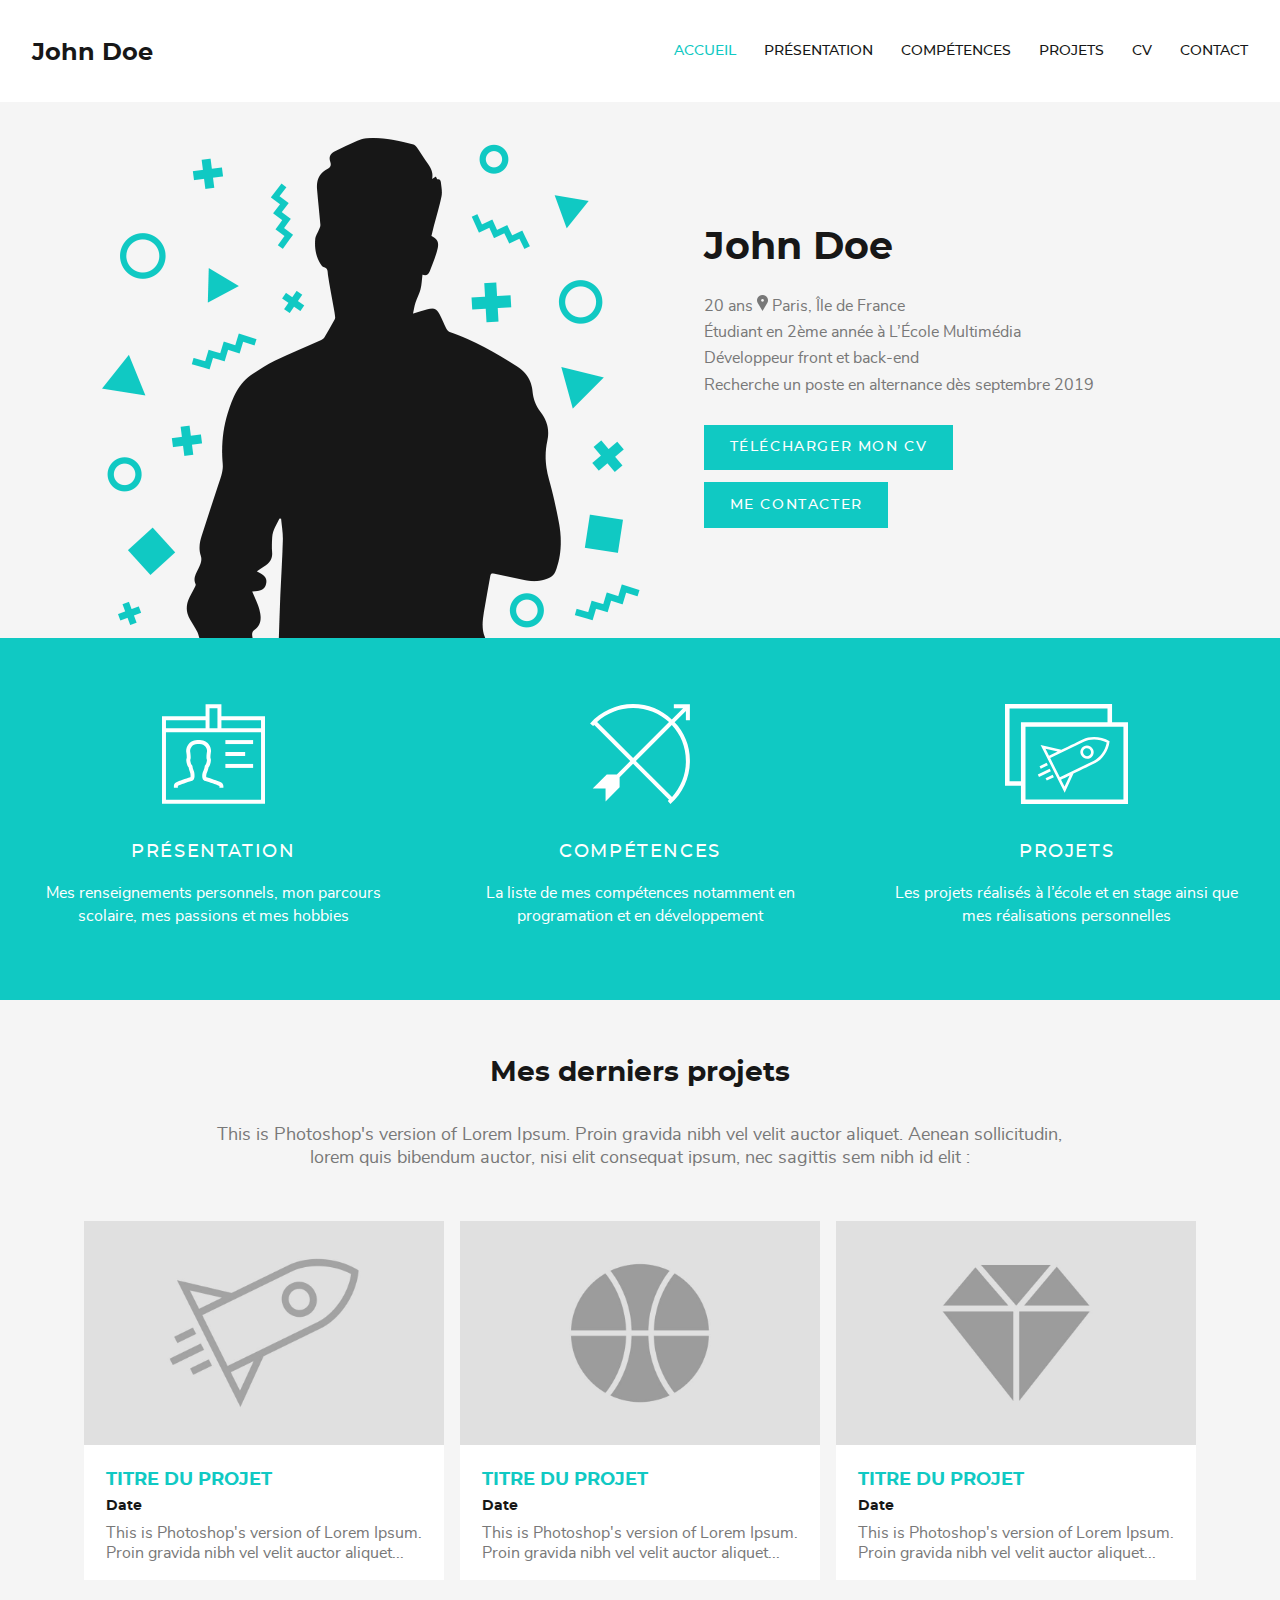
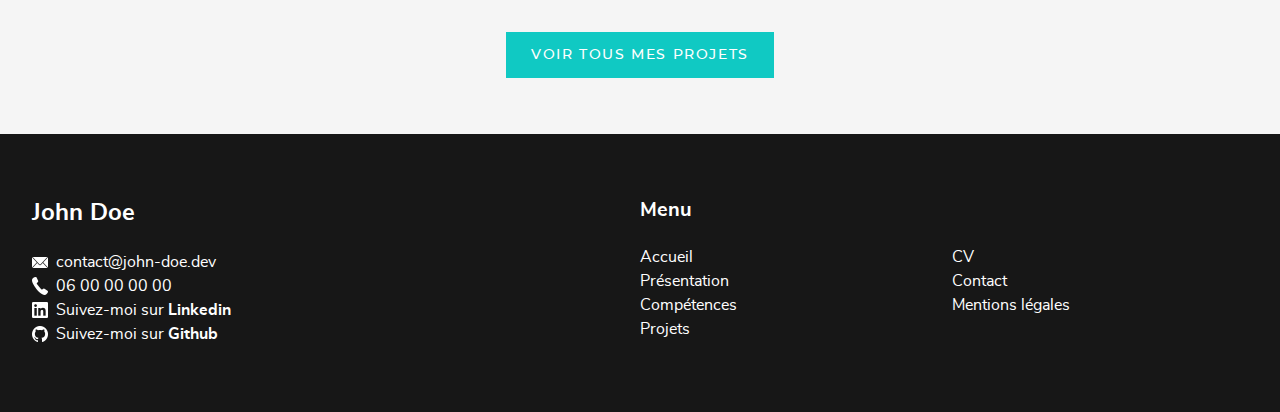
==== index.html @ 70a3091d "portfolio" ====
<!DOCTYPE html>
<html lang="fr">
<head>
    <meta charset="UTF-8">
    <meta name="viewport" content="width=device-width, initial-scale=1.0, user-scalable=no">
    <title>Portfolio de John Doe - Page d'accueil</title>
    <link rel="stylesheet" href="css/template.css">
    <link rel="stylesheet" href="css/index.css">
</head>
<body>

    <nav class="tmp-menu" data-state="closed">

        <a href="index.html" class="home-link">John Doe</a>

        <div class="site-links">
            <div class="burger">
                <span></span>
                <span></span>
                <span></span>
            </div>
            <a href="index.html" class="active">Accueil</a>
            <a href="">Présentation</a>
            <a href="competences.html">Compétences</a>
            <a href="">Projets</a>
            <a href="">CV</a>
            <a href="contact.html">Contact</a>
        </div>

    </nav>

    <main class="tmp-main home">

        <header>

            <div class="image">
                <img src="images/index/avatar.png" alt="Avatar de John Doe" class="img-responsive">

            </div>
            
            <div class="text">
                <h1 class="tmp-title1">John Doe</h1>
                <p>
                    20 ans <span class="picto-location"></span> Paris, Île de France<br>
                    Étudiant en 2ème année à L’École Multimédia<br>
                    Développeur front et back-end <br>
                    Recherche un poste en alternance dès septembre 2019
                </p>
                <div class="buttons">
                    <a href="" class="tmp-btn">Télécharger mon CV</a>
                    <br>
                    <a href="" class="tmp-btn">Me contacter</a>
                </div>
            </div>

        </header>

        <nav class="headings">

            <a href="">
                <img src="images/index/presentation.svg" alt="Pictogramme représentant une carte d'identité">
                <h2>Présentation</h2>
                <p>Mes renseignements personnels, mon parcours scolaire, mes passions et mes hobbies</p>
            </a>
            <a href="competences.html">
                <img src="images/index/skills.svg" alt="Pictogramme représentant une carte d'identité">
                <h2>Compétences</h2>
                <p>La liste de mes compétences notamment en programation et en développement</p>
            </a>
            <a href="">
                <img src="images/index/projects.svg" alt="Pictogramme représentant une carte d'identité">
                <h2>Projets</h2>
                <p>Les projets réalisés à l’école et en stage ainsi que mes réalisations personnelles</p>
            </a>

        </nav>

        <section class="last-projects">

            <h2 class="tmp-title2">Mes derniers projets</h2>

            <p>This is Photoshop's version  of Lorem Ipsum. Proin gravida nibh vel velit auctor aliquet. Aenean sollicitudin, lorem quis bibendum auctor, nisi elit consequat ipsum, nec sagittis sem nibh id elit :</p>

            <div class="projects">
                
                <a href="projet.html" class="project">
                    <img src="images/projets/projet1.jpg" alt="Photo du projet ???" class="img-responsive">
                    <div class="text">
                        <h3>Titre du projet</h3>
                        <span>Date</span>
                        <p>This is Photoshop's version  of Lorem Ipsum. Proin gravida nibh vel velit auctor aliquet...</p>
                    </div>
                </a>

                <a href="projet.html" class="project">
                    <img src="images/projets/projet2.jpg" alt="Photo du projet ???" class="img-responsive">
                    <div class="text">
                        <h3>Titre du projet</h3>
                        <span>Date</span>
                        <p>This is Photoshop's version  of Lorem Ipsum. Proin gravida nibh vel velit auctor aliquet...</p>
                    </div>
                </a>
                
                <a href="projet.html" class="project">
                    <img src="images/projets/projet3.jpg" alt="Photo du projet ???" class="img-responsive">
                    <div class="text">
                        <h3>Titre du projet</h3>
                        <span>Date</span>
                        <p>This is Photoshop's version  of Lorem Ipsum. Proin gravida nibh vel velit auctor aliquet...</p>
                    </div>
                </a>
                    
            </div>

            <a href="" class="tmp-btn">Voir tous mes projets</a>

        </section>

    </main>

    <footer class="tmp-footer">

        <section class="contact">
            <h1>John Doe</h1>
            <a href="mailto:contact@john-doe.dev">contact@john-doe.dev</a><br>
            <a href="tel:+33600000000">06 00 00 00 00</a><br>
            <a href="">Suivez-moi sur <strong>Linkedin</strong></a><br>
            <a href="">Suivez-moi sur <strong>Github</strong></a>
        </section>

        <nav class="menu">
            <h2>Menu</h2>
            <div class="links">
                <a href="index.html">Accueil</a><br>
                <a href="">Présentation</a><br>
                <a href="competences.html">Compétences</a><br>
                <a href="">Projets</a><br>
                <a href="">CV</a><br>
                <a href="contact.html">Contact</a><br>
                <a href="">Mentions légales</a>
            </div>
        </nav>

    </footer>
    
    <!-- Script de la bascule du menu -->
    <script src="scripts/menu.js"></script>

</body>
</html>
---- css/template.css ----
/*************/
/*** RESET ***/
/*************/

html, body, div, span, applet, object, iframe,
h1, h2, h3, h4, h5, h6, p, blockquote, pre,
a, abbr, acronym, address, big, cite, code,
del, dfn, em, img, ins, kbd, q, s, samp,
small, strike, strong, sub, sup, tt, var,
b, u, i, center,
dl, dt, dd, ol, ul, li,
fieldset, form, label, legend,
table, caption, tbody, tfoot, thead, tr, th, td,
article, aside, canvas, details, embed, 
figure, figcaption, footer, header, hgroup, 
menu, nav, output, ruby, section, summary,
time, mark, audio, video, input, textarea {
	margin: 0;
	padding: 0;
	border: 0;
	font: inherit;
    vertical-align: baseline;
    line-height: 1.25;
    box-sizing: border-box;
}

/* HTML5 display-role reset for older browsers */
article, aside, details, figcaption, figure, 
footer, header, hgroup, menu, nav, section {
	display: block;
}
body {
	line-height: 1;
}
ol, ul {
	list-style: inside;
}
blockquote, q {
	quotes: none;
}
blockquote:before, blockquote:after,
q:before, q:after {
	content: '';
	content: none;
}
table {
	border-collapse: collapse;
	border-spacing: 0;
}


/*************/
/*** FONTS ***/
/*************/

@font-face {
    font-family: Montserrat;
    src: url('../fonts/montserrat-medium-webfont.woff2') format('woff2'),
         url('../fonts/montserrat-medium-webfont.woff') format('woff');
    font-weight: normal;
    font-style: normal;

}

@font-face {
    font-family: Montserrat;
    src: url('../fonts/montserrat-bold-webfont.woff2') format('woff2'),
         url('../fonts/montserrat-bold-webfont.woff') format('woff');
    font-weight: bold;
    font-style: normal;

}

@font-face {
    font-family: Nunito;
    src: url('../fonts/nunitosans-regular-webfont.woff2') format('woff2'),
         url('../fonts/nunitosans-regular-webfont.woff') format('woff');
    font-weight: normal;
    font-style: normal;

}

@font-face {
    font-family: Nunito;
    src: url('../fonts/nunitosans-bold-webfont.woff2') format('woff2'),
         url('../fonts/nunitosans-bold-webfont.woff') format('woff');
    font-weight: bold;
    font-style: normal;

}

/***********************/
/*** TEMPLATE STYLES ***/
/***********************/

/*
Noir : #171717 / R23 V23 B23
Gris clair : #f5f5f5
Gris : #787878 / R120 V120 B120
Vert d'eau : #10c9c3
Vert d'eau clair : #22e4de
*/

html, body{
    font-size: 100%;
}

@media screen and (max-width:840px) {
    html, body{
        font-size: 90%;
    }
}

body {
    font-family: Nunito;
    color: #787878;
    background-color: #f5f5f5;
    padding-top: 81px;
}

@media screen and (min-width:841px) {
    body {
        padding-top: 102px;
    }
}

/* Titles */

.tmp-title1 {
    font-family: Montserrat;
    font-weight: bold;
    font-size: 2.4rem; /* 38.4px */
    color: #171717;
}

.tmp-title2 {
    font-family: Montserrat;
    font-weight: bold;
    font-size: 1.75rem; /* 28px */
    color: #171717;
}

/* Links & buttons */

a {
    color: #171717;
}
a:hover {
    color: #10c9c3;
}

.tmp-btn {
    display: inline-block;
    background-color: #10c9c3;
    padding: .9rem 1.6rem; /* 14.4px 25.6px */
    font-family: Montserrat;
    font-size: 0.85rem; /* 13.6px */
    color: white;
    text-transform: uppercase;
    text-decoration: none;
    letter-spacing: .1rem;
    transition: background-color 400ms;
}

.tmp-btn:hover{
    background-color: #22e4de;
    box-shadow: 0 0 .95rem rgba(23,23,23,.1);
    color: white;
}

.tmp-btn-small {
    display: inline-block;
    background-color: #10c9c3;
    padding: .7rem 1.15rem;
    font-family: Montserrat;
    font-size: 0.75rem;
    color: white;
    text-transform: uppercase;
    text-decoration: none;
    letter-spacing: .1rem;
    transition: background-color 400ms;
}

.tmp-btn-small:hover{
    background-color: #22e4de;
    box-shadow: 0 0 .8rem rgba(23,23,23,.1);
    color: white;
}

/* Strong */

strong {
    font-weight: bold;
    color: #171717;
}

/* Page menu */

.tmp-menu{
    position: fixed;
    width:100%;
    background-color: white;
    padding: 2.15rem 2rem; /* 34.4px 0 */
    display: flex;
    flex-direction: row;
    justify-content: space-between;
    top:0;
}

.tmp-menu a{
    text-decoration: none;
    color: #171717;
}

.tmp-menu .home-link {
    font-family: Montserrat;
    font-weight: bold;
    font-size: 1.5rem; /* 24px */
    margin-top:.2rem;
}

.tmp-menu .site-links {
    margin-top: .35rem;
}

.tmp-menu .site-links a {
    font-family: Montserrat;
    font-size: 0.9rem; /* 14.4px */
    text-transform: uppercase;
    margin-left: 1.5rem;
    transition: color 400ms;
}

.tmp-menu .site-links a:hover {
    color: #22e4de;
}

.tmp-menu .site-links a.active {
    color: #10c9c3;
}

.tmp-menu .burger {
    display: none;
    padding-top: 3.5px;
    cursor: pointer;
}

.tmp-menu .burger span{
    display: block;
    width: 1.75rem;
    height: 2px;
    background-color: #171717;
    transition: all 500ms;
}

.tmp-menu .burger span:nth-child(1),
.tmp-menu .burger span:nth-child(2) {
    margin-bottom: 7px;
}

.tmp-menu[data-state=opened] .burger span:nth-child(1) {
    transform: rotate(45deg);
    transform-origin: 0 0;
    margin-bottom: 15px;
    margin-right: -5px;
}

.tmp-menu[data-state=opened] .burger span:nth-child(2) {
    display: none;
} 

.tmp-menu[data-state=opened] .burger span:nth-child(3) {
    transform: rotate(-45deg);
    transform-origin: 0 100%;
    margin-right: -5px;
}


@media screen and (max-width:840px) {

    .tmp-menu{
        padding-top: 1.7rem;
        padding-bottom: 1.7rem;
    }

    .tmp-menu .site-links {
        text-align: right;
    }

    .tmp-menu .site-links a {
        margin-left: 0;
    }

    .tmp-menu[data-state=closed] .site-links a{
        display: none;
    }

    .tmp-menu[data-state=opened] .site-links a {
        display: block;
        padding: .45rem 0;
    }
    .tmp-menu[data-state=opened] .site-links a:last-of-type {
        padding-bottom: 0;
    }

    .tmp-menu .burger {
        display: inline-block;
    }

    .tmp-menu[data-state=opened] .burger {
        margin-bottom: 20px;
    }

}

/* Page main */

.tmp-main {
    padding: 0 2rem;
}

/* Page footer */

.tmp-footer {
    padding: 4rem 2rem;
    background-color: #171717;
}

.tmp-footer h1,
.tmp-footer h2,
.tmp-footer a {
    color: white;
}

.tmp-footer h1,
.tmp-footer h2 {
    font-weight: bold;
    margin-bottom: 1.5rem;
}

.tmp-footer h1 {
    font-size: 1.5rem;
}

.tmp-footer h2 {
    font-size: 1.25rem;
}

.tmp-footer a {
    text-decoration: none;
    display: inline-block;
    margin-bottom: .25rem;
}

.tmp-footer a:hover{
    color: #10c9c3;
}

.tmp-footer .contact a {
    background-repeat: no-repeat;
    background-position-y: center;
    padding-left: 24px;
}

.tmp-footer .contact a:nth-of-type(1) {
    background-image: url(../images/template/mail.png);
}
.tmp-footer .contact a:nth-of-type(1):hover{
    background-image: url(../images/template/mail-hover.png);
}

.tmp-footer .contact a:nth-of-type(2) {
    background-image: url(../images/template/phone.png);
}
.tmp-footer .contact a:nth-of-type(2):hover{
    background-image: url(../images/template/phone-hover.png);
}

.tmp-footer .contact a:nth-of-type(3) {
    background-image: url(../images/template/linkedin.png);
}
.tmp-footer .contact a:nth-of-type(3):hover{
    background-image: url(../images/template/linkedin-hover.png);
}

.tmp-footer .contact a:nth-of-type(4) {
    background-image: url(../images/template/github.png);
}
.tmp-footer .contact a:nth-of-type(4):hover{
    background-image: url(../images/template/github-hover.png);
}

.tmp-footer strong {
    color: inherit;
}
@media screen and (max-width:500px) {
    .tmp-footer .contact {
        margin-bottom: 2rem;
    }
}
@media screen and (min-width:501px) {
    .tmp-footer {
        display: flex;
    }
    
    .tmp-footer .contact,
    .tmp-footer .menu {
        flex:1;
    }
    
    .tmp-footer .menu .links {
        columns: 2;
    }
}

/* Page main (not home) */

.tmp-main:not(.home) {
    padding-top: 3.5rem;
    padding-bottom: 3.5rem;
}

/* Page content (not home) */

.tmp-content h1,
.tmp-content header {
    margin-bottom: 2rem;
}
.tmp-content header p{
    font-size: 1.15rem;
}

.tmp-content h2,
.tmp-content p,
.tmp-content ul,
.tmp-content table,
.tmp-content form {
    margin-bottom: 1.3rem;
}

/* Page aside */

.tmp-aside {
    font-size: .95rem;
}

.tmp-aside h2 {
    margin-top: .6rem;
    margin-bottom: 2.15rem;
}

.tmp-aside p {
    line-height: 1.5;
}

.tmp-aside .infos p {
    margin-bottom: .5rem;
}

.tmp-aside .infos a:first-of-type {
    margin-bottom: .5rem;
}

.tmp-aside .projects h2 {
    margin-top: 2.5rem;
}

.tmp-aside .projects h3 {
    color: #10c9c3;
    font-size: 1rem;
    font-weight: bold;
    margin-bottom: .25rem;
}

.tmp-aside .projects a {
    display: inline-block;
    margin-bottom: 1.5rem;
}

@media screen and (max-width:840px) {
    .tmp-aside {
        border-top: 1px solid #787878;
        margin-top: 2.75rem;
        padding-top: 2rem;
    }
}
@media screen and (min-width:841px) {
    .tmp-main:not(.home) {
       display: flex;
    }
    .tmp-content{
        width: 63.5%
    }
    .tmp-aside {
        padding-left: 3.15rem;
    }
}

/* Images responsives */

.img-responsive {
    max-width: 100%;
    width: auto; /* pour IE */
    height: auto; /* pour IE */ -ms-interpolation-mode: bicubic; /* lissage pour IE */
}
---- css/index.css ----
/********************/
/*** INDEX STYLES ***/
/********************/

/* Header */

header{
    padding-top: 2.25rem;
    display: flex;
}

header .image {
    display: flex;
    justify-content: flex-end;
    align-items: flex-end;
}

header .text {
    display: flex;
    flex-direction: column;
    justify-content: center;
    align-items: flex-start;
    padding-bottom:1.5rem;
    overflow: auto;
}

header .text p {
    margin: 1.3rem 0 1.65rem;
    line-height: 1.65rem;
}

.picto-location {
    display: inline-block;
    width: 0.6875rem;
    height: 1rem;
    background-image: url(../images/index/location.png);
}

header .text .tmp-btn{
    display: inline-block;
}

header .text .tmp-btn:first-child {
    margin-bottom: .75rem;
}

@media screen and (max-width:840px) {
    header{
        flex-direction: column-reverse;
        align-items: center;
        padding-top: 1rem;
    }

    header .text{
        text-align: center;
    }

    header .text h1,
    header .text p {
        width: 100%;
    }

    header .image img {
        max-width: 300px;
        margin-top: 1rem;
    }

    header .buttons{
        margin-left: auto;
        margin-right: auto;
    }

}
@media screen and (min-width:841px) {

    header {
        padding-top: 2.25rem;
    }

    header .text {
        padding-left: 4rem;
    }
    
    header .image,
    header .text {
        width: 50%;
    }

    header .text .tmp-btn{
        float: left;
    }

    header .text .tmp-btn:first-child {
        margin-right: 1.25rem;
    }

}

/* Headings */

.headings {
    background-color: #10c9c3;
    display: flex;
    margin: 0 -2rem;
}

.headings a {
    color: white;
    text-decoration: none;
    text-align: center;
    padding: 4.15rem 2rem 4.5rem;
    flex:1;
    transition: background-color 400ms;
}

.headings h2 {
    font-family: Montserrat;
    font-size: 1.15rem;
    letter-spacing: .1rem;
    text-transform: uppercase;
}

.headings p {
    line-height: 1.45rem;
}

@media screen and (max-width:840px) {
    .headings {
        flex-direction: column;
    }

    .headings a {
        padding: 2rem;
    }
    .headings a:nth-child(2) {
        background-color: #22e4de;
    }

    .headings h2 {
        margin-bottom: .6rem;
    }

    .headings img{
        margin-bottom: 1.1rem;
    }

    .headings p {
        max-width: 320px;
        margin-left: auto;
        margin-right: auto;
    }
}

@media screen and (min-width:841px) {

    .headings a:hover{
        background-color: #22e4de;
    }

    .headings h2 {
        margin-bottom: 1.2rem;
    }

    .headings img {
        margin-bottom: 1.9rem;
    }
}

@media screen and (min-width:1201px) {
    .headings img{
        height: 100px;
    }
}

/* Last projects */

.last-projects {
    text-align: center;
    padding-top: 3.5rem;
    padding-bottom: 3.5rem;
}

.last-projects h2 {
    margin-bottom: 2rem;
}

.last-projects > p {
    margin: 0 auto 3.25rem;
    max-width: 53.15rem;
    font-size: 1.15rem;
}

.last-projects .projects {
    display: flex;
    justify-content: center;
    flex-wrap: wrap;
    margin-bottom: 2.25rem;
}

.last-projects .project{
    flex:1;
    max-width: 360px;
    background-color: white;
    text-align: left;
    text-decoration: none;
    margin-bottom: 1rem;
    transition: background-color 400ms;
}

.last-projects .project:hover{
    box-shadow: 0 0 .95rem rgba(23,23,23,.1);
}

.last-projects .text {
    padding: 1.1rem 1.35rem;
}

.last-projects .project h3 {
    color: #10c9c3;
    font-size: 1.15rem;
    text-transform: uppercase;
    font-family: Montserrat;
    font-weight: bold;
    margin-bottom: .25rem;
}

.last-projects .project span {
    color: #171717;
    font-size: .9rem;
    font-family: Montserrat;
    font-weight: bold;
    display: inline-block;
    margin-bottom: .5rem;
}

.last-projects .project p {
    color: #787878;
}

@media screen and (max-width:840px) {
    
    .last-projects .projects {
        flex-direction: column;
        align-items: center;

    }
    .last-projects .project {
    }
}

@media screen and (min-width:841px) {

    .last-projects .project:nth-child(2) {
        margin-left: 1rem;
        margin-right: 1rem;
    }

}
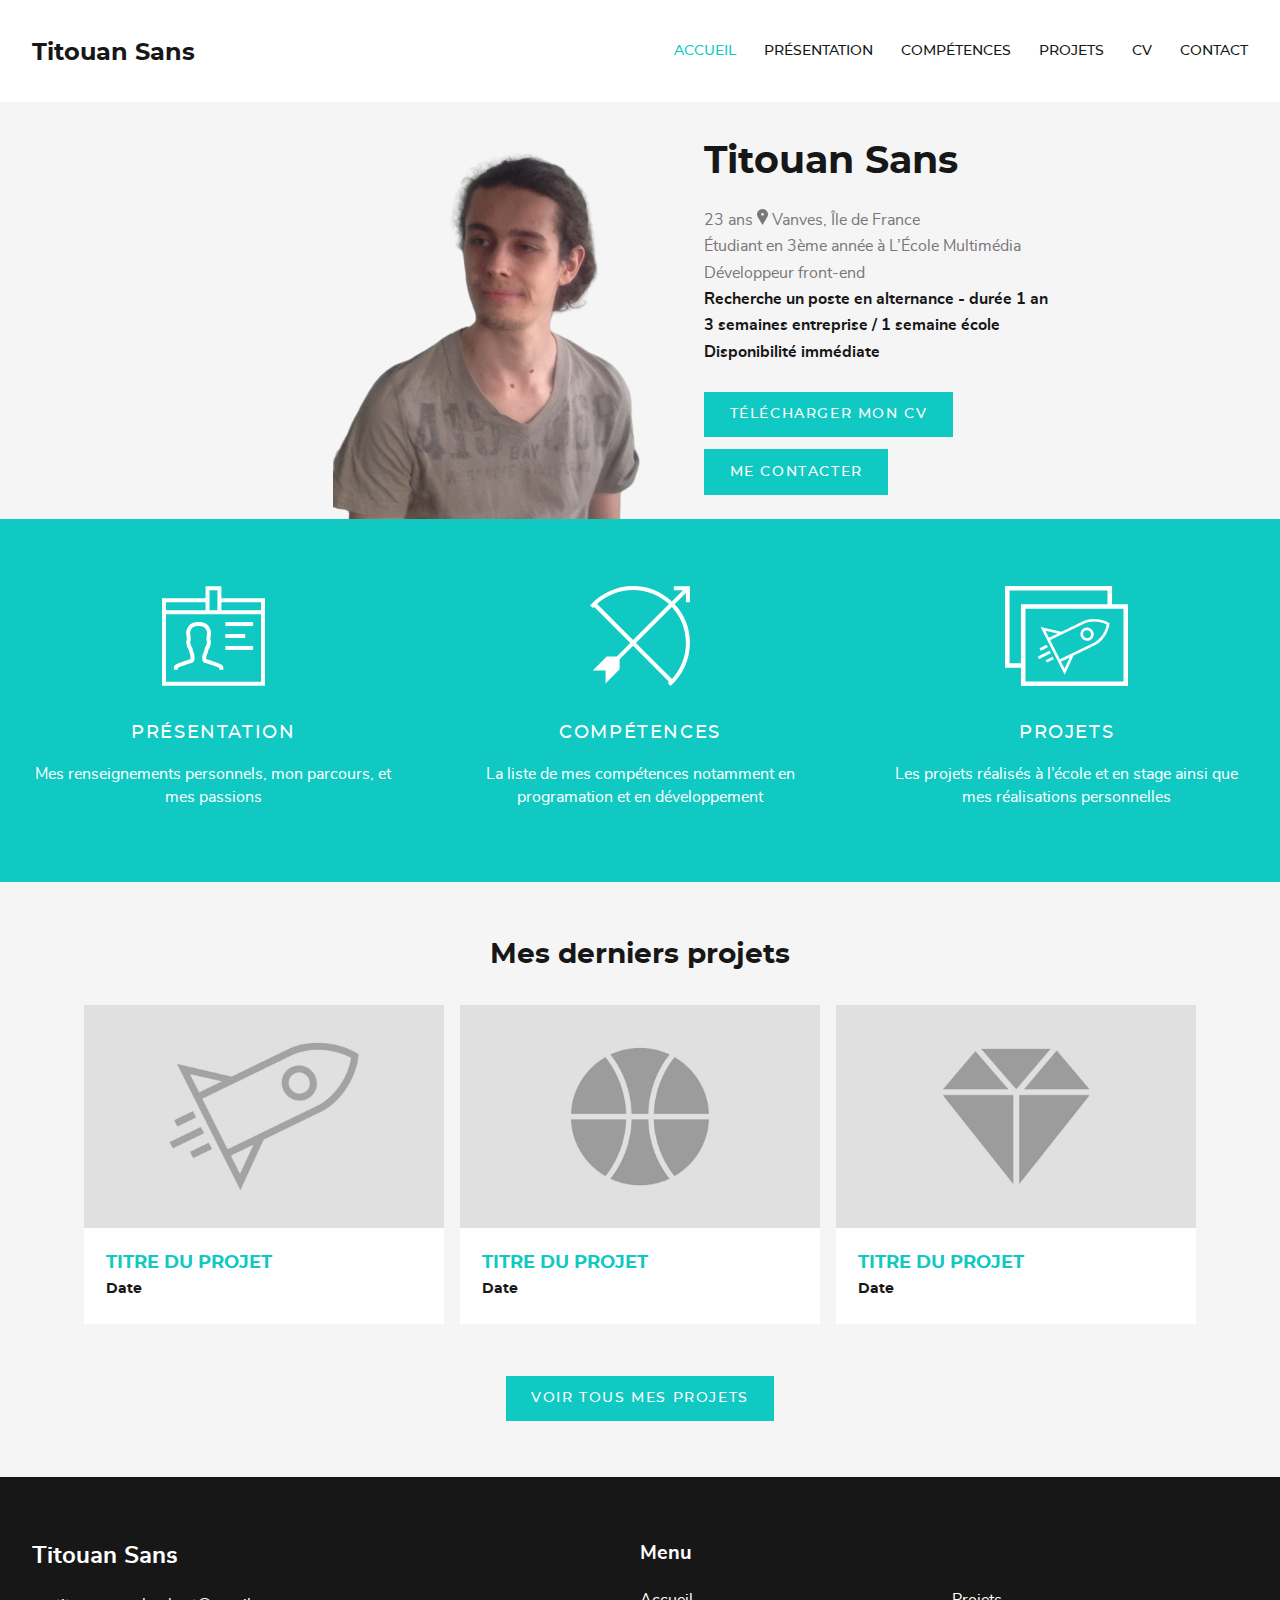
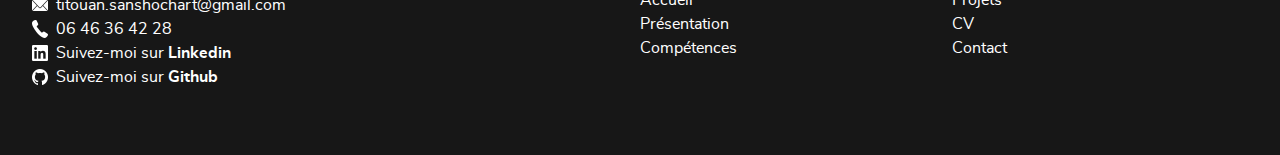
==== commit f07ad000: "MAJ" ====
--- a/index.html
+++ b/index.html
@@ -3,7 +3,7 @@
 <head>
     <meta charset="UTF-8">
     <meta name="viewport" content="width=device-width, initial-scale=1.0, user-scalable=no">
-    <title>Portfolio de John Doe - Page d'accueil</title>
+    <title>Titouan Sans - Accueil</title>
     <link rel="stylesheet" href="css/template.css">
     <link rel="stylesheet" href="css/index.css">
 </head>
@@ -11,7 +11,7 @@
 
     <nav class="tmp-menu" data-state="closed">
 
-        <a href="index.html" class="home-link">John Doe</a>
+        <a href="index.html" class="home-link">Titouan Sans</a>
 
         <div class="site-links">
             <div class="burger">
@@ -20,10 +20,10 @@
                 <span></span>
             </div>
             <a href="index.html" class="active">Accueil</a>
-            <a href="">Présentation</a>
+            <a href="profil.html">Présentation</a>
             <a href="competences.html">Compétences</a>
-            <a href="">Projets</a>
-            <a href="">CV</a>
+            <a href="portfolio.html">Projets</a>
+            <a href="images/competences/CV_TitouanSans_2021.pdf" target="_blank">CV</a>
             <a href="contact.html">Contact</a>
         </div>
 
@@ -34,22 +34,24 @@
         <header>
 
             <div class="image">
-                <img src="images/index/avatar.png" alt="Avatar de John Doe" class="img-responsive">
+                <img src="images/index/photo_profil.png" alt="Photo Titouan Sans" class="img-responsive">
 
             </div>
             
             <div class="text">
-                <h1 class="tmp-title1">John Doe</h1>
+                <h1 class="tmp-title1">Titouan Sans</h1>
                 <p>
-                    20 ans <span class="picto-location"></span> Paris, Île de France<br>
-                    Étudiant en 2ème année à L’École Multimédia<br>
-                    Développeur front et back-end <br>
-                    Recherche un poste en alternance dès septembre 2019
+                    23 ans <span class="picto-location"></span> Vanves, Île de France<br>
+                    Étudiant en 3ème année à L’École Multimédia<br>
+                    Développeur front-end <br>
+                    <strong>Recherche un poste en alternance - durée 1 an <br>
+                    3 semaines entreprise / 1 semaine école <br>
+                    Disponibilité immédiate</strong>
                 </p>
                 <div class="buttons">
-                    <a href="" class="tmp-btn">Télécharger mon CV</a>
+                    <a href="images/competences/CV_TitouanSans_2021.pdf" target="_blank" class="tmp-btn">Télécharger mon CV</a>
                     <br>
-                    <a href="" class="tmp-btn">Me contacter</a>
+                    <a href="contact.html" class="tmp-btn">Me contacter</a>
                 </div>
             </div>
 
@@ -60,14 +62,14 @@
             <a href="">
                 <img src="images/index/presentation.svg" alt="Pictogramme représentant une carte d'identité">
                 <h2>Présentation</h2>
-                <p>Mes renseignements personnels, mon parcours scolaire, mes passions et mes hobbies</p>
+                <p>Mes renseignements personnels, mon parcours, et mes passions</p>
             </a>
             <a href="competences.html">
                 <img src="images/index/skills.svg" alt="Pictogramme représentant une carte d'identité">
                 <h2>Compétences</h2>
                 <p>La liste de mes compétences notamment en programation et en développement</p>
             </a>
-            <a href="">
+            <a href="portfolio.html">
                 <img src="images/index/projects.svg" alt="Pictogramme représentant une carte d'identité">
                 <h2>Projets</h2>
                 <p>Les projets réalisés à l’école et en stage ainsi que mes réalisations personnelles</p>
@@ -79,40 +81,38 @@
 
             <h2 class="tmp-title2">Mes derniers projets</h2>
 
-            <p>This is Photoshop's version  of Lorem Ipsum. Proin gravida nibh vel velit auctor aliquet. Aenean sollicitudin, lorem quis bibendum auctor, nisi elit consequat ipsum, nec sagittis sem nibh id elit :</p>
-
             <div class="projects">
                 
-                <a href="projet.html" class="project">
+                <a href="portfolio.html" class="project">
                     <img src="images/projets/projet1.jpg" alt="Photo du projet ???" class="img-responsive">
                     <div class="text">
                         <h3>Titre du projet</h3>
                         <span>Date</span>
-                        <p>This is Photoshop's version  of Lorem Ipsum. Proin gravida nibh vel velit auctor aliquet...</p>
+                        <p></p>
                     </div>
                 </a>
 
-                <a href="projet.html" class="project">
+                <a href="portfolio.html" class="project">
                     <img src="images/projets/projet2.jpg" alt="Photo du projet ???" class="img-responsive">
                     <div class="text">
                         <h3>Titre du projet</h3>
                         <span>Date</span>
-                        <p>This is Photoshop's version  of Lorem Ipsum. Proin gravida nibh vel velit auctor aliquet...</p>
+                        <p></p>
                     </div>
                 </a>
                 
-                <a href="projet.html" class="project">
+                <a href="portfolio.html" class="project">
                     <img src="images/projets/projet3.jpg" alt="Photo du projet ???" class="img-responsive">
                     <div class="text">
                         <h3>Titre du projet</h3>
                         <span>Date</span>
-                        <p>This is Photoshop's version  of Lorem Ipsum. Proin gravida nibh vel velit auctor aliquet...</p>
+                        <p></p>
                     </div>
                 </a>
                     
             </div>
 
-            <a href="" class="tmp-btn">Voir tous mes projets</a>
+            <a href="portfolio.html" class="tmp-btn">Voir tous mes projets</a>
 
         </section>
 
@@ -121,23 +121,22 @@
     <footer class="tmp-footer">
 
         <section class="contact">
-            <h1>John Doe</h1>
-            <a href="mailto:contact@john-doe.dev">contact@john-doe.dev</a><br>
-            <a href="tel:+33600000000">06 00 00 00 00</a><br>
-            <a href="">Suivez-moi sur <strong>Linkedin</strong></a><br>
-            <a href="">Suivez-moi sur <strong>Github</strong></a>
+            <h1>Titouan Sans</h1>
+            <a href="mailto:titouan.sanshochart@gmail.com">titouan.sanshochart@gmail.com</a><br>
+            <a href="">06 46 36 42 28</a><br>
+            <a href="https://www.linkedin.com/in/titouan-sans/" target="_blank">Suivez-moi sur <strong>Linkedin</strong></a><br>
+            <a href="https://github.com/TitouanSans" target="_blank">Suivez-moi sur <strong>Github</strong></a>
         </section>
 
         <nav class="menu">
             <h2>Menu</h2>
             <div class="links">
                 <a href="index.html">Accueil</a><br>
-                <a href="">Présentation</a><br>
+                <a href="profil.html">Présentation</a><br>
                 <a href="competences.html">Compétences</a><br>
-                <a href="">Projets</a><br>
-                <a href="">CV</a><br>
-                <a href="contact.html">Contact</a><br>
-                <a href="">Mentions légales</a>
+                <a href="portfolio.html">Projets</a><br>
+                <a href="images/competences/CV_TitouanSans_2021.pdf" target="_blank">CV</a><br>
+                <a href="contact.html">Contact</a>
             </div>
         </nav>
 
--- a/css/template.css
+++ b/css/template.css
@@ -442,6 +442,7 @@
 
 .tmp-aside {
     font-size: .95rem;
+    width: 30vw;
 }
 
 .tmp-aside h2 {
@@ -482,6 +483,7 @@
         border-top: 1px solid #787878;
         margin-top: 2.75rem;
         padding-top: 2rem;
+        width: 100%;
     }
 }
 @media screen and (min-width:841px) {
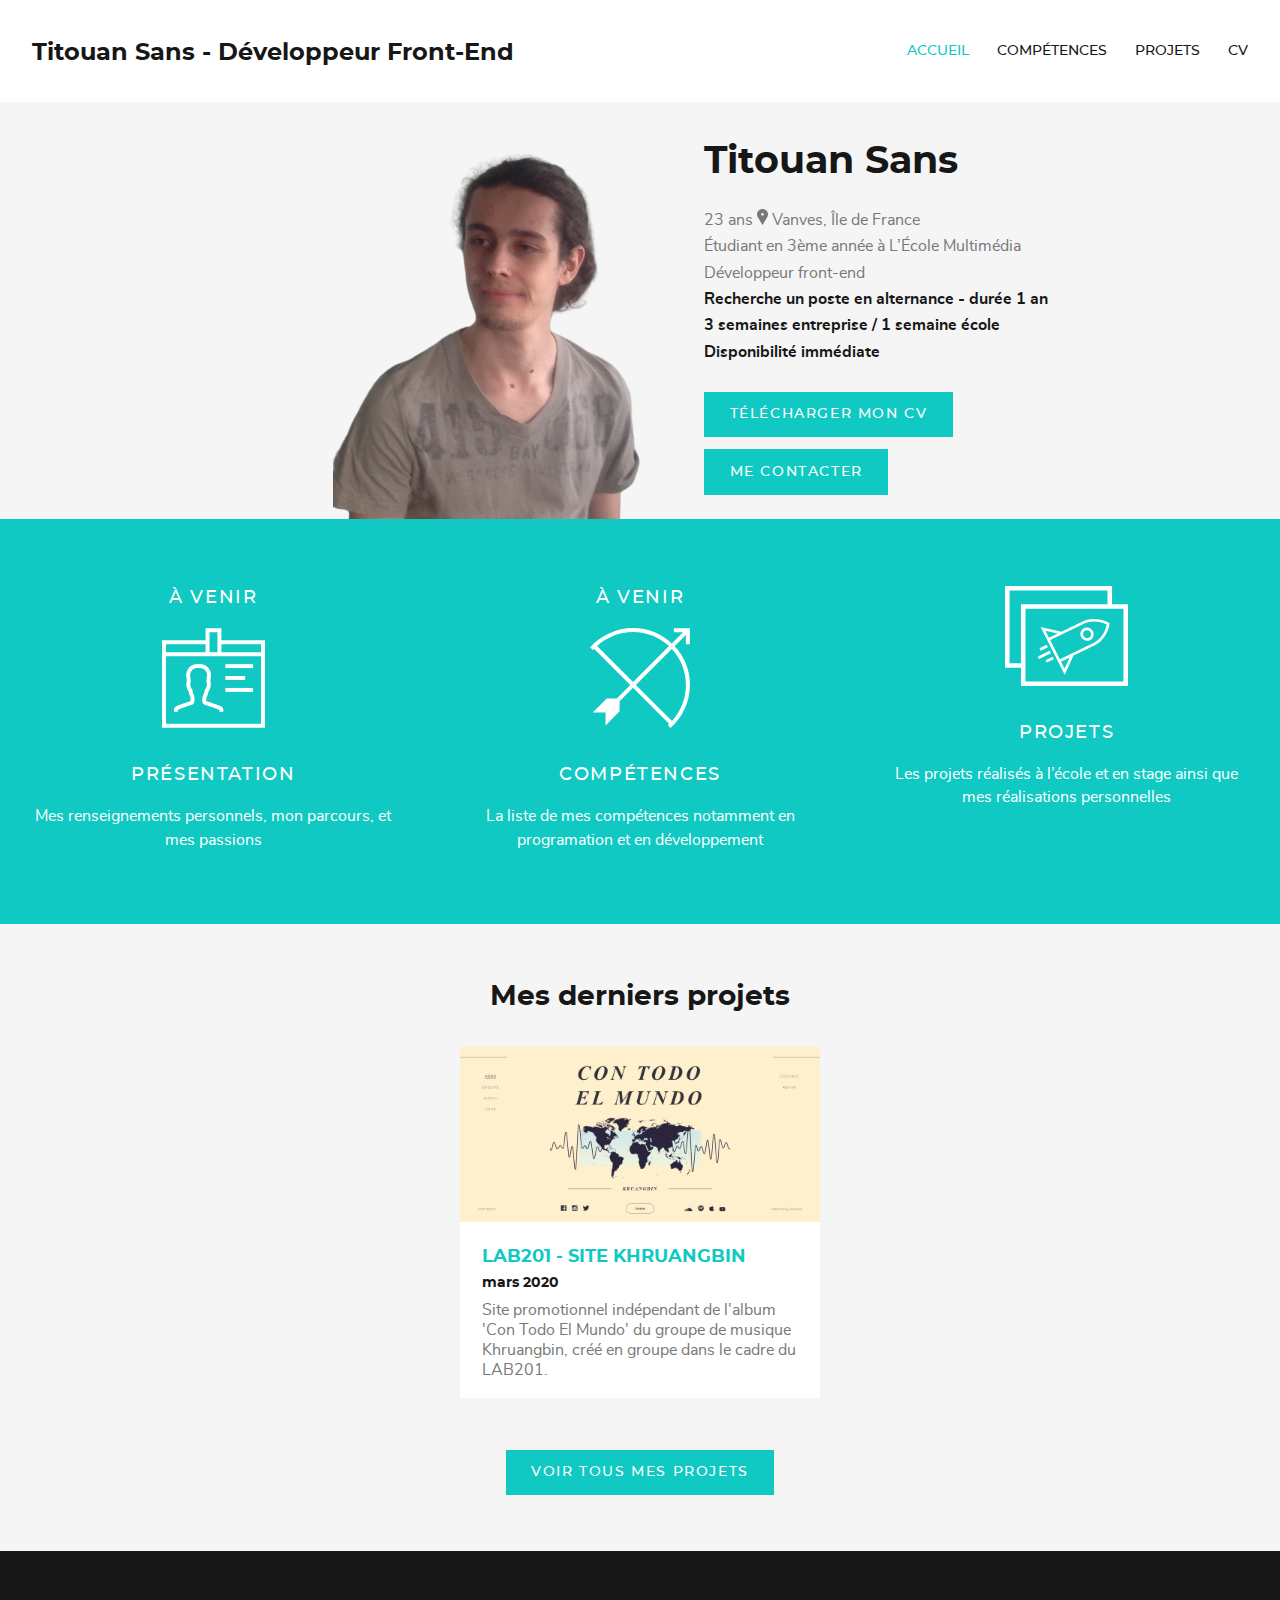
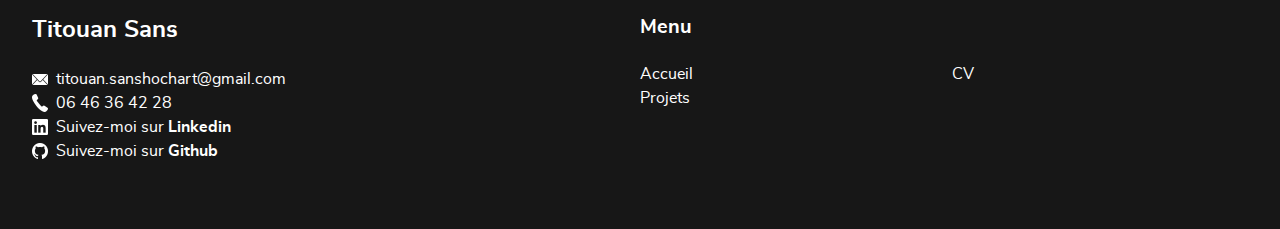
==== commit 17063896: "Work in progress Design" ====
--- a/index.html
+++ b/index.html
@@ -11,7 +11,7 @@
 
     <nav class="tmp-menu" data-state="closed">
 
-        <a href="index.html" class="home-link">Titouan Sans</a>
+        <a href="index.html" class="home-link">Titouan Sans - Développeur Front-End</a>
 
         <div class="site-links">
             <div class="burger">
@@ -20,11 +20,12 @@
                 <span></span>
             </div>
             <a href="index.html" class="active">Accueil</a>
-            <a href="profil.html">Présentation</a>
-            <a href="competences.html">Compétences</a>
+            <!-- <a href="profil.html">Présentation</a> -->
+            <!-- <a href="competences.html">Compétences</a> -->
+            <a href="images/competences/CV_TitouanSans_2021.pdf" target="_blank">Compétences</a>
             <a href="portfolio.html">Projets</a>
             <a href="images/competences/CV_TitouanSans_2021.pdf" target="_blank">CV</a>
-            <a href="contact.html">Contact</a>
+            <!-- <a href="contact.html">Contact</a> -->
         </div>
 
     </nav>
@@ -51,7 +52,7 @@
                 <div class="buttons">
                     <a href="images/competences/CV_TitouanSans_2021.pdf" target="_blank" class="tmp-btn">Télécharger mon CV</a>
                     <br>
-                    <a href="contact.html" class="tmp-btn">Me contacter</a>
+                    <a href="#footer-contact" class="tmp-btn">Me contacter</a>
                 </div>
             </div>
 
@@ -59,12 +60,15 @@
 
         <nav class="headings">
 
-            <a href="">
+            <a>
+                <h2>À VENIR</h2>
                 <img src="images/index/presentation.svg" alt="Pictogramme représentant une carte d'identité">
                 <h2>Présentation</h2>
                 <p>Mes renseignements personnels, mon parcours, et mes passions</p>
             </a>
-            <a href="competences.html">
+            <!-- <a href="competences.html"> -->
+            <a href="images/competences/CV_TitouanSans_2021.pdf" target="_blank">
+                <h2>À VENIR</h2>
                 <img src="images/index/skills.svg" alt="Pictogramme représentant une carte d'identité">
                 <h2>Compétences</h2>
                 <p>La liste de mes compétences notamment en programation et en développement</p>
@@ -83,15 +87,15 @@
 
             <div class="projects">
                 
-                <a href="portfolio.html" class="project">
-                    <img src="images/projets/projet1.jpg" alt="Photo du projet ???" class="img-responsive">
+                <a href="http://titouansans.alwaysdata.net/Khruangbin/" class="project" target="_blank">
+                    <img src="images/projets/Khruangbin_min.jpg" alt="Photo du projet Khruangbin" class="img-responsive">
                     <div class="text">
-                        <h3>Titre du projet</h3>
-                        <span>Date</span>
-                        <p></p>
+                        <h3>LAB201 - Site Khruangbin</h3>
+                        <span>mars 2020</span>
+                        <p>Site promotionnel indépendant de l'album 'Con Todo El Mundo' du groupe de musique Khruangbin, créé en groupe dans le cadre du LAB201.</p>
                     </div>
                 </a>
-
+<!-- 
                 <a href="portfolio.html" class="project">
                     <img src="images/projets/projet2.jpg" alt="Photo du projet ???" class="img-responsive">
                     <div class="text">
@@ -109,7 +113,7 @@
                         <p></p>
                     </div>
                 </a>
-                    
+                     -->
             </div>
 
             <a href="portfolio.html" class="tmp-btn">Voir tous mes projets</a>
@@ -118,7 +122,7 @@
 
     </main>
 
-    <footer class="tmp-footer">
+    <footer id="footer-contact" class="tmp-footer">
 
         <section class="contact">
             <h1>Titouan Sans</h1>
@@ -132,11 +136,11 @@
             <h2>Menu</h2>
             <div class="links">
                 <a href="index.html">Accueil</a><br>
-                <a href="profil.html">Présentation</a><br>
-                <a href="competences.html">Compétences</a><br>
+                <!-- <a href="profil.html">Présentation</a><br> -->
+                <!-- <a href="competences.html">Compétences</a><br> -->
                 <a href="portfolio.html">Projets</a><br>
                 <a href="images/competences/CV_TitouanSans_2021.pdf" target="_blank">CV</a><br>
-                <a href="contact.html">Contact</a>
+                <!-- <a href="contact.html">Contact</a> -->
             </div>
         </nav>
 
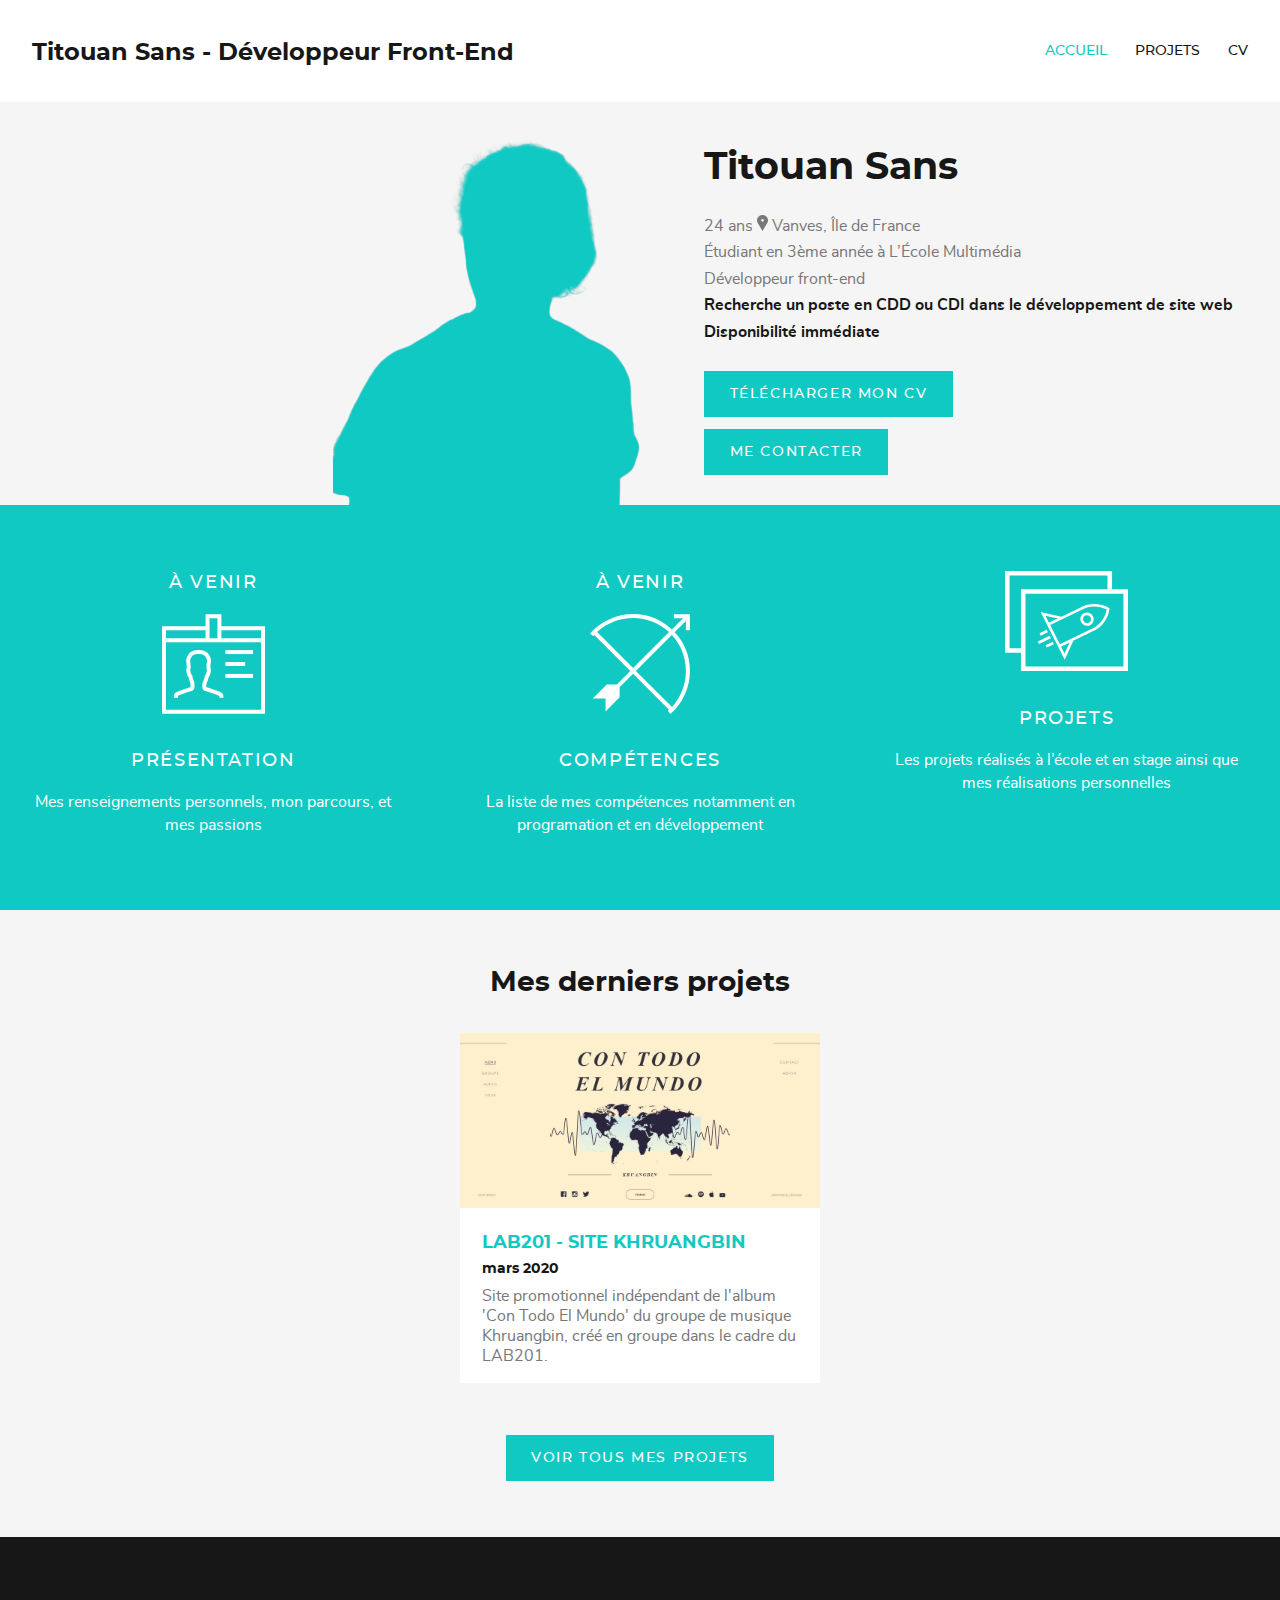
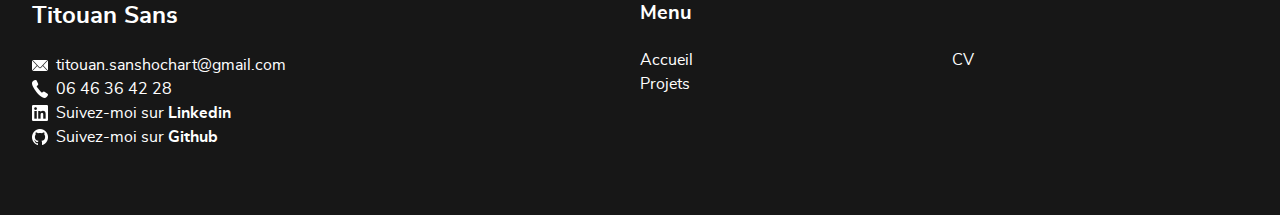
==== commit f6a4f88b: "update 2021" ====
--- a/index.html
+++ b/index.html
@@ -10,24 +10,6 @@
 <body>
 
     <nav class="tmp-menu" data-state="closed">
-
-        <a href="index.html" class="home-link">Titouan Sans - Développeur Front-End</a>
-
-        <div class="site-links">
-            <div class="burger">
-                <span></span>
-                <span></span>
-                <span></span>
-            </div>
-            <a href="index.html" class="active">Accueil</a>
-            <!-- <a href="profil.html">Présentation</a> -->
-            <!-- <a href="competences.html">Compétences</a> -->
-            <a href="images/competences/CV_TitouanSans_2021.pdf" target="_blank">Compétences</a>
-            <a href="portfolio.html">Projets</a>
-            <a href="images/competences/CV_TitouanSans_2021.pdf" target="_blank">CV</a>
-            <!-- <a href="contact.html">Contact</a> -->
-        </div>
-
     </nav>
 
     <main class="tmp-main home">
@@ -42,11 +24,10 @@
             <div class="text">
                 <h1 class="tmp-title1">Titouan Sans</h1>
                 <p>
-                    23 ans <span class="picto-location"></span> Vanves, Île de France<br>
+                    24 ans <span class="picto-location"></span> Vanves, Île de France<br>
                     Étudiant en 3ème année à L’École Multimédia<br>
                     Développeur front-end <br>
-                    <strong>Recherche un poste en alternance - durée 1 an <br>
-                    3 semaines entreprise / 1 semaine école <br>
+                    <strong>Recherche un poste en CDD ou CDI dans le développement de site web<br>
                     Disponibilité immédiate</strong>
                 </p>
                 <div class="buttons">
@@ -149,5 +130,6 @@
     <!-- Script de la bascule du menu -->
     <script src="scripts/menu.js"></script>
 
+
 </body>
 </html>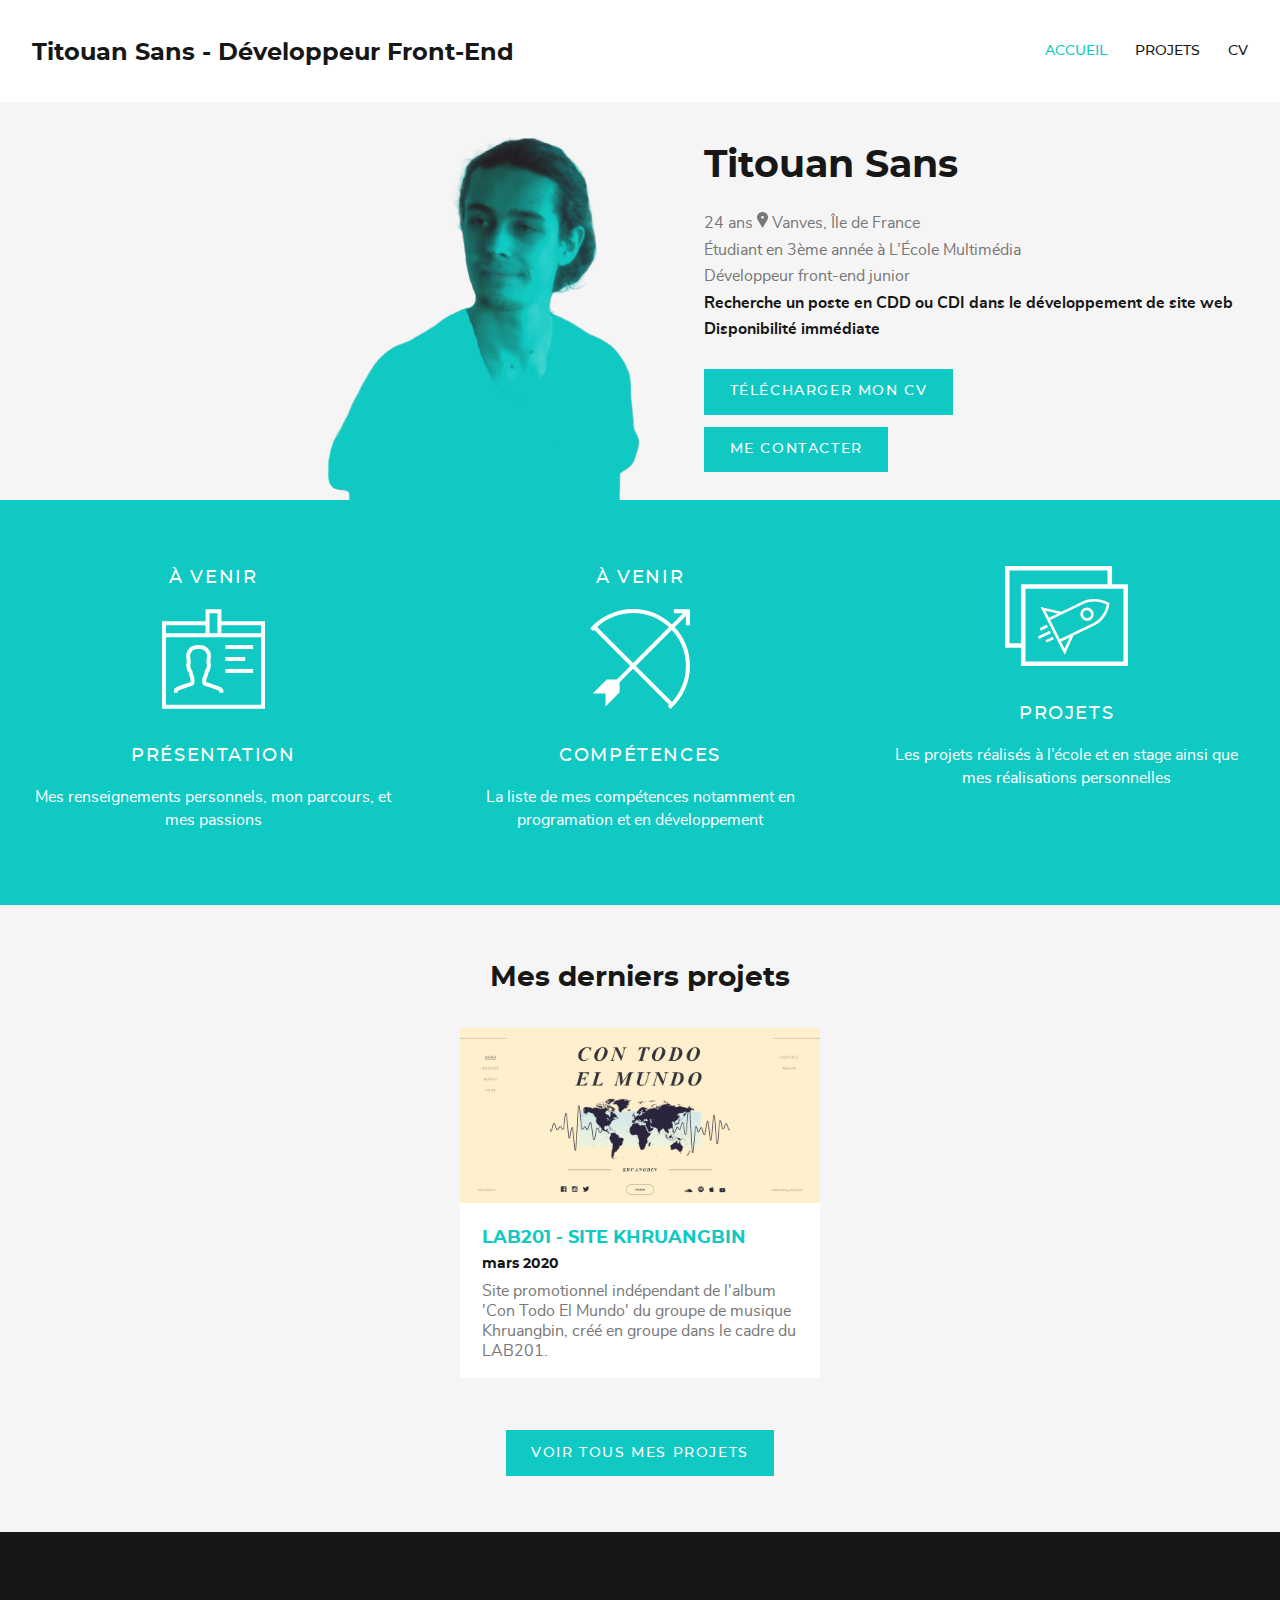
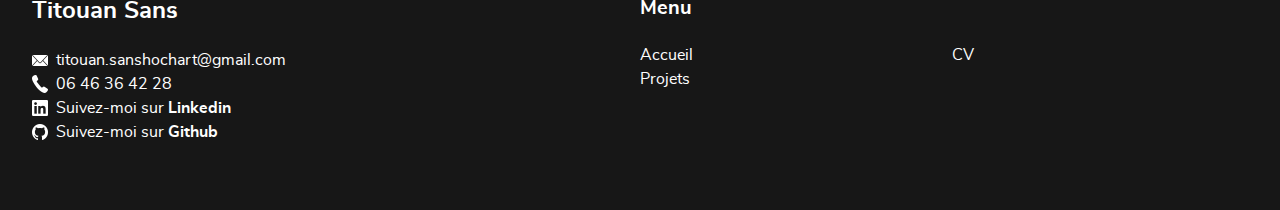
==== commit 81f01027: "minor fixes - junior & disponibility" ====
--- a/index.html
+++ b/index.html
@@ -26,7 +26,7 @@
                 <p>
                     24 ans <span class="picto-location"></span> Vanves, Île de France<br>
                     Étudiant en 3ème année à L’École Multimédia<br>
-                    Développeur front-end <br>
+                    Développeur front-end junior<br>
                     <strong>Recherche un poste en CDD ou CDI dans le développement de site web<br>
                     Disponibilité immédiate</strong>
                 </p>
